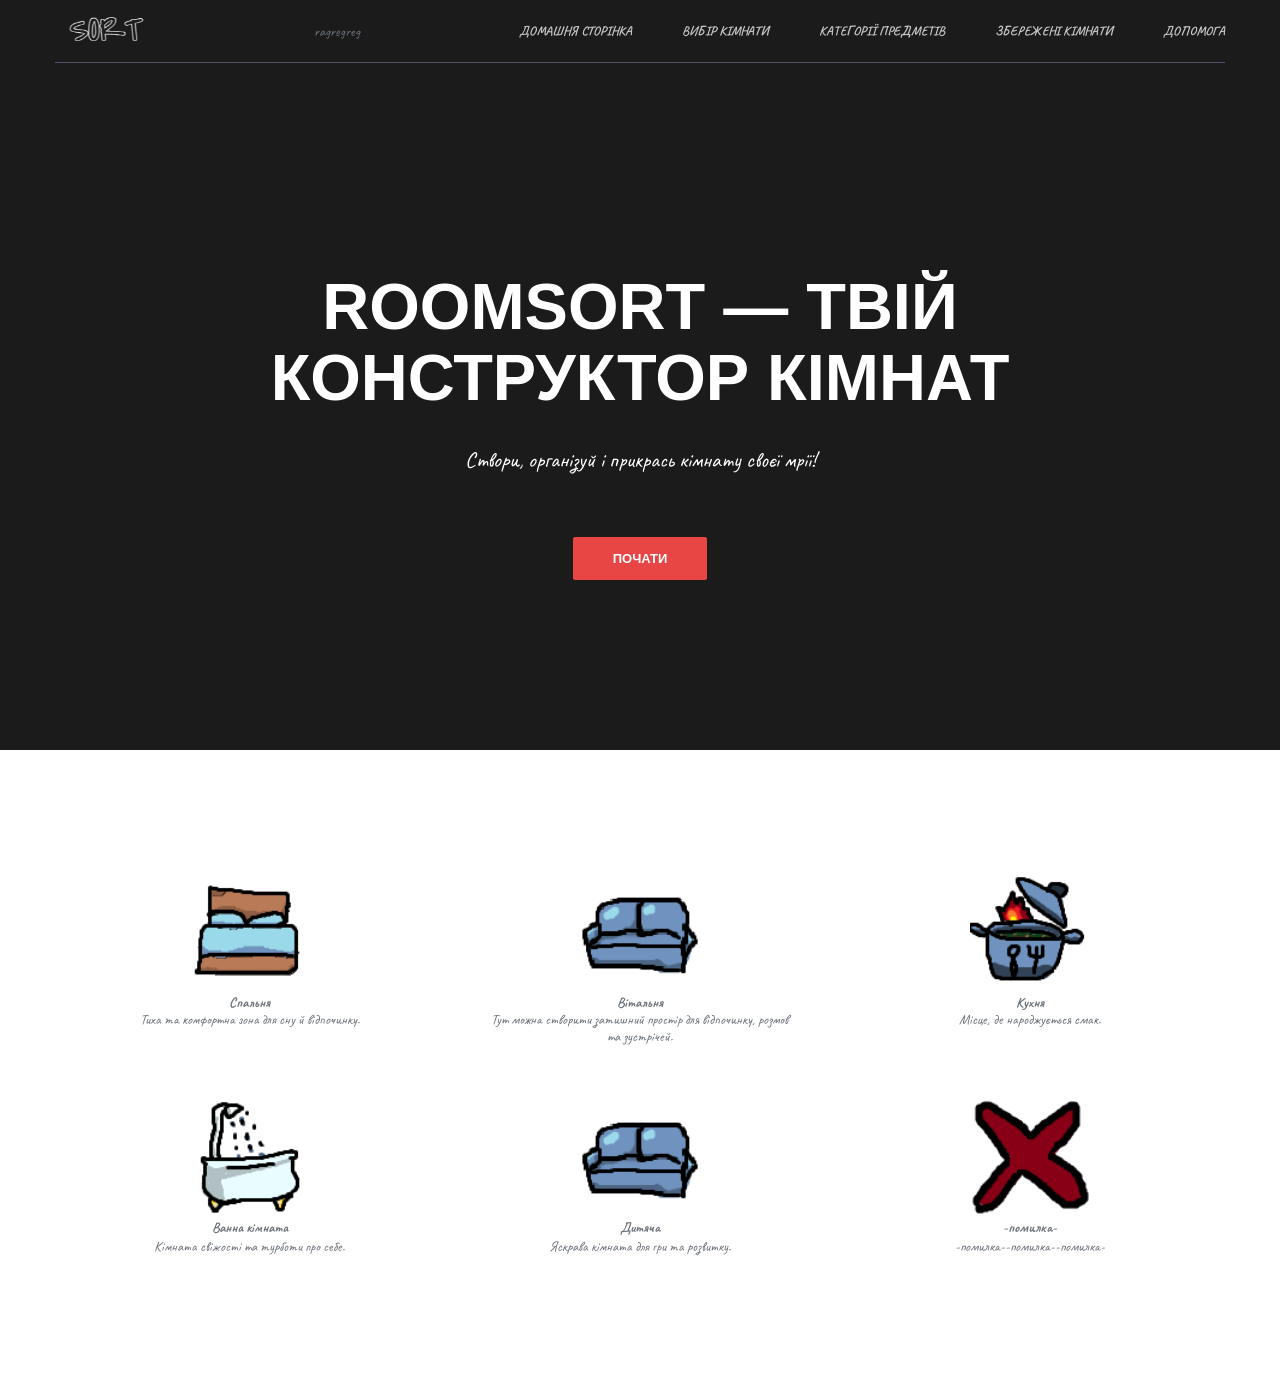
==== index.html @ b7dbc79e "щось написав" ====
<!DOCTYPE html>
<html lang="en">
<head>
    <meta charset="UTF-8">
    <meta name="viewport" content="width=device-width, initial-scale=1.0">
    <title>ArrangeEveryItemInYourRoom</title>
    <link rel="stylesheet" href="css/style.css">
    <script src="js/script.js"></script>

    <link rel="preconnect" href="https://fonts.googleapis.com">
    <link rel="preconnect" href="https://fonts.gstatic.com" crossorigin>
    <link href="https://fonts.googleapis.com/css2?family=Caveat:wght@400..700&display=swap" rel="stylesheet">

</head>
<body>
     <header class="header">
      <div class="container">
         <div class="header__linner">
            <div class="header__logo">
               <img src="images/logo.png" alt="">
            </div>
ragregreg
            <nav class="nav">
               <a class="nav__link" href="#">Домашня сторінка</a>
               <a class="nav__link" href="#">Вибір кімнати</a>
               <a class="nav__link" href="#">Категорії предметів</a>
               <a class="nav__link" href="#">Збережені кімнати</a>
               <a class="nav__link" href="#">Допомога</a>
            </nav>
         </div>
      </div>
   </header>

   <div class="intro">
      <div class="container">
         <div class="intro__linner">
            <h1 class="intro__title">RoomSort — твій конструктор кімнат</h1>
            <h2 class="intro__subtitle">Створи, організуй і прикрась кімнату своєї мрії! </h2>
            <a class="btn btn--red" href="#">Почати</a>
         </div>
      </div>
   </div>

   <div class="container">
      <div class="features">
         <div class="features__item">
            <a><img class="features__icon" src="images/bedroom.png" alt=""></a>
            
            <h4 class="features__title">Спальня</h4>
            <div class="features__text">Тиха та комфортна зона для сну й відпочинку.</div>
         </div>
   
   
   
         <div class="features__item">
   
            <img class="features__icon" src="images/hostroom.png" alt="">
            <h4 class="features__title">Вітальня</h4>
            <div class="features__text">Тут можна створити затишний простір для відпочинку, розмов та зустрічей.
            </div>
         </div>
   
   
         <div class="features__item">
   
            <img class="features__icon" src="images/kitchen.png" alt="">
            <h4 class="features__title">Кухня</h4>
            <div class="features__text">Місце, де народжується смак.
            </div>
         </div>
   
         <div class="features__item">
   
            <img class="features__icon" src="images/bathroom.png" alt="">
            <h4 class="features__title">Ванна кімната</h4>
            <div class="feature__text">Кімната свіжості та турботи про себе.
            </div>
         </div>
   
        <div class="features__item">
            <img class="features__icon" src="images/hostroom.png" alt="" onclick="selectRoom('kids')">
            <h4 class="features__title">Дитяча</h4>
            <div class="feature__text">
                Яскрава кімната для гри та розвитку.
            </div>
        </div>

   
         <div class="features__item">
   
            <img class="features__icon" src="images/NONE.png" alt="">
            <h4 class="features__title">-помилка-</h4>
            <div class="feature__text">-помилка--помилка--помилка-
            </div>
         </div>
      </div>
   </div>




</body>
</html>
---- css/style.css ----
body {

   font-family: "Caveat", cursive;
   font-style: normal;
   margin: 0;

   font-size: 14px;
   color: #6c7279;
   -webkit-font-smoothing: antialiaiaed;
   background-color: #fff;
}



*,
*:before,
*:after {
   box-sizing: border-box;
}

h1, h2, h3, h4, h5, h6 {
   margin: 0;
}

p {
   margin: 0 0 10px;
}

.container {
   width: 100%;
   max-width: 1170px;
   margin: 0 auto;
}

.header {
   width: 100%;
   height: 100px;
   position: absolute;
   top: 0;
   left: 0;
   z-index: 1000;
}

.header__logo img {
    width: 100px;   /* ширина зображення */
    height: auto;   /* висота підлаштується пропорційно */
}


.header__linner {
   display: flex;
   justify-content: space-between;
   align-items: center;
   padding: 15px 0;
   border-bottom: 1px solid #515369;
}

.nav {
   display: flex;
   font-size: 13px;
   font-weight: 700;
   text-transform: uppercase;
}

.nav__link {
   margin-left: 50px;
   color: #fff;
   text-decoration: none;
   opacity: .75;
   transition: opacity .1s linear;
}
.nav__link:first-child {
   margin-left: 0;
}

.nav__link:hover {
   opacity: 1;

}

.intro {
   display: flex;
   flex-direction: column;
   justify-content: center;
   height: 750px;
   padding-top: 100px;
   background: #1b1b1b url(/images/dark-blue-.png) ;
   background-size: cover;
   background-repeat: no-repeat;
   background-position: center;
   
}

.intro__linner {
   width: 100%;
   max-width: 970px;
   margin: 0 auto;
   text-align: center;
}

.intro__title {
   margin: 0 0 30px;
   font-family: 'Open Sans', sans-serif;
   font-size: 65px;
   line-height: 1.1;
   color: #fff;
   font-weight: 700;
   text-transform: uppercase;
   
}

.intro__subtitle {
   margin-bottom: 60px;
   font-size: 22px;
   color: #fff;
   line-height: 1.5;
   font-weight: 400;
}

.btn {
   display: inline-block;
   vertical-align: top;
   padding: 14px 40px;
   border-radius: 2px;
   border: 0;
   cursor: pointer;
   font-family: 'Raleway', sans-serif;
   font-size: 13px;
   color: #fff;
   font-weight: 600;
   text-transform: uppercase;
   text-decoration: none;
   text-align: center;
   transform: background .1s liner;
}

.btn--red {
   background-color: #e84545;
   
}

.btn--red:hover {
   background-color: #dd3434;
}

.btn--long:hover {
   min-width: 280px;
}

.features {
   display: flex;
   flex-wrap: wrap;
   margin: 95px 0;
}



.features__item {
   width: 33.33333%; 
   padding: 0 40px;
   margin: 25px 0;
   text-align: center;
   transition: transform 0.3s; /* плавне збільшення всього блоку, якщо хочеш */
}

.features__icon {
    width: 120px;             /* задай потрібний розмір іконки */
    height: 120px;
    transition: transform 0.3s; /* плавне збільшення картинки */
}

/* ефект при наведенні */
.features__item:hover .features__icon {
    transform: scale(1.5); /* збільшення на 10% */
}

.features_title {
   margin-bottom: 15px;
   font-size: 14px;
   color: #2d3033;
   font-weight: 700;
   text-transform: uppercase;

}

.feature__text {
   font-size: 14px;
   line-height: 1.5;
   color: #6c7279;
}

.works {
   display: flex;
   flex-wrap: wrap;
}

.works__item {
   width: 25%;
   height: 350px;
   border-bottom: 1px solid #fff;
   border-right: 1px solid #fff;
   position: relative;
   overflow: hidden;
}

.works__item:hover 
.works__content {
   opacity: 1;
}

.works__photo {
   position: absolute;
   top: 50%;
   left: 50%;
   z-index: 1;

   width: 100%;
      height: 100%;object-fit: cover;
   /* Масштабує фото, щоб заповнити весь блок */
        
   z-index: 1;
   transform: translate3d(-50%, -50%, 0);
}

.works__content {
   display: flex;
   flex-direction: column;
   justify-content: center;
   width: 100%;
   height: 100%;
   background-color: rgb(232, 69, 69);
   text-align: center;
   position: absolute;
   top: 0;
   left: 0;
   z-index: 2;
   opacity: 0;
   transition: opacity .2s linear;
}

.works__title {
   margin-bottom: 5px;
   font-size: 14px;
   color: #fff;
   font-weight: 700;
   text-transform: uppercase;
}

.works__text {
   font-size: 14px;
   color: #fff;
}
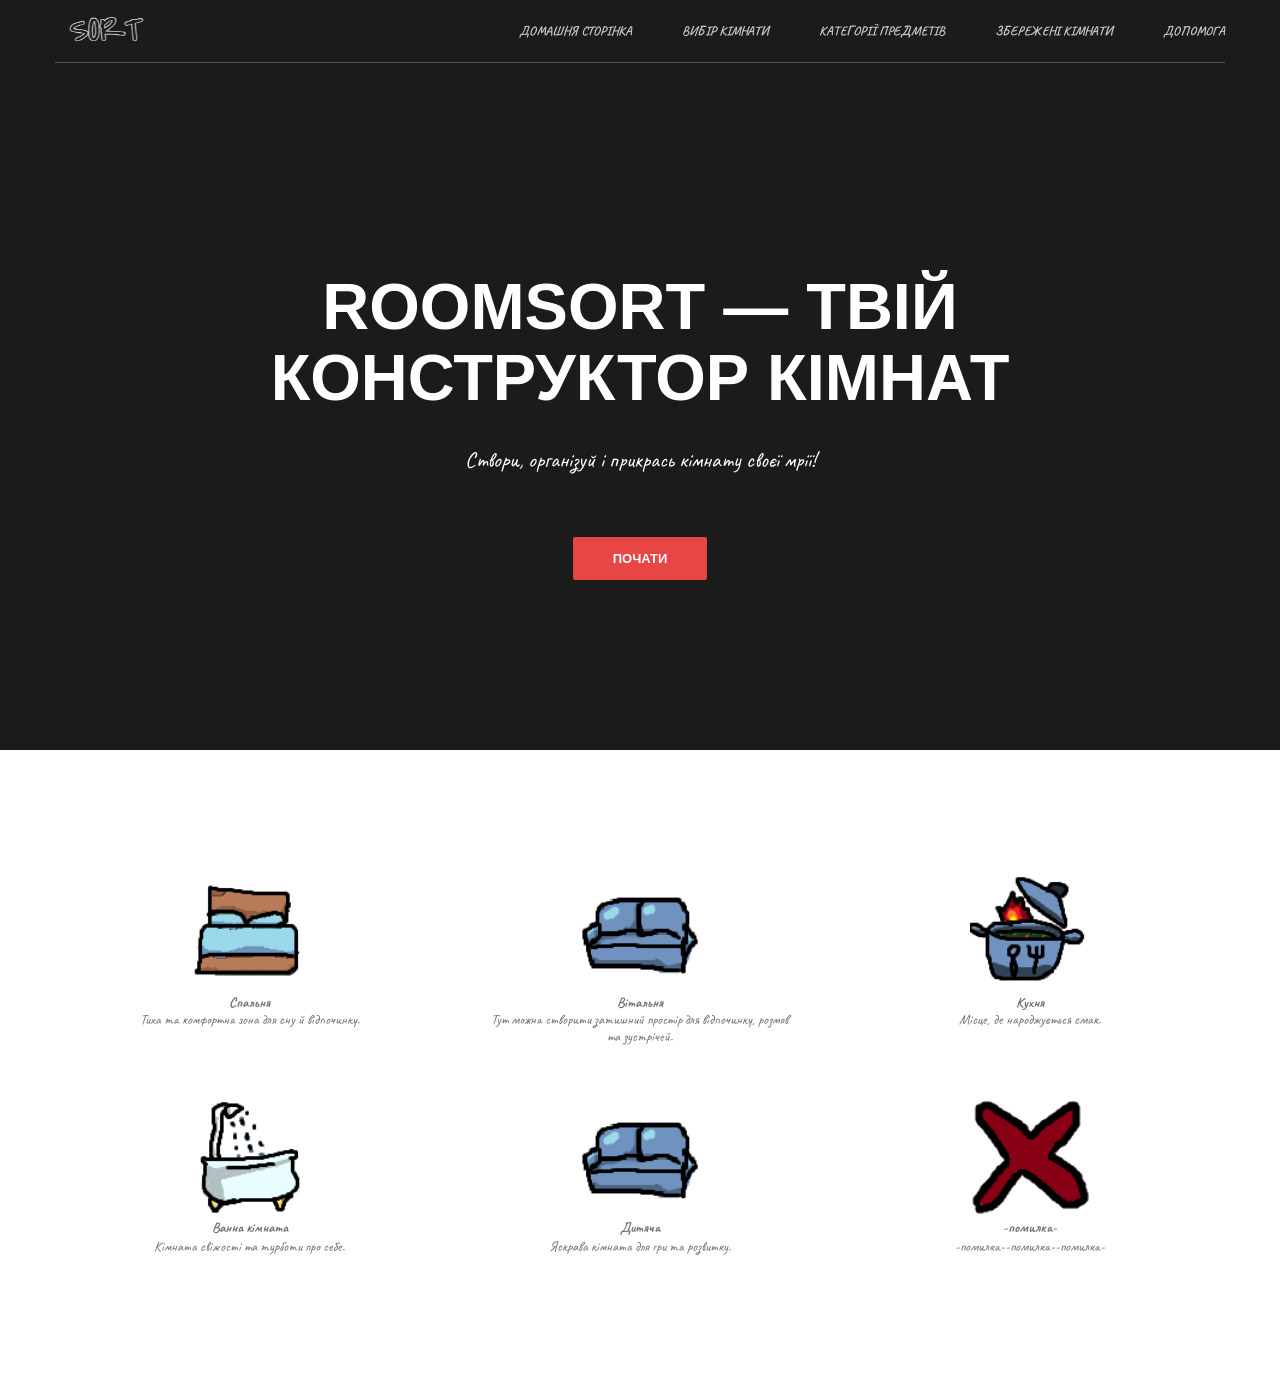
==== commit c3cb8ba1: "added a "help" and "kitchen" button" ====
--- a/index.html
+++ b/index.html
@@ -19,13 +19,13 @@
             <div class="header__logo">
                <img src="images/logo.png" alt="">
             </div>
-ragregreg
+
             <nav class="nav">
                <a class="nav__link" href="#">Домашня сторінка</a>
                <a class="nav__link" href="#">Вибір кімнати</a>
                <a class="nav__link" href="#">Категорії предметів</a>
                <a class="nav__link" href="#">Збережені кімнати</a>
-               <a class="nav__link" href="#">Допомога</a>
+               <a class="nav__link" onclick="showPopup()" href="#">Допомога</a>
             </nav>
          </div>
       </div>
@@ -61,14 +61,20 @@
          </div>
    
    
-         <div class="features__item">
+         <div class="features__item" onclick="openPopup('kitchen')">
    
             <img class="features__icon" src="images/kitchen.png" alt="">
             <h4 class="features__title">Кухня</h4>
             <div class="features__text">Місце, де народжується смак.
             </div>
          </div>
-   
+            <div class="overlay" id="popup-kitchen">
+               <div class="container">
+                  <h3>Кухня</h3>
+                  <p>Місце, де народжується смак 🍲</p>
+                  <button onclick="closePopup('kitchen')">Закрити</button>
+               </div>
+            </div>
          <div class="features__item">
    
             <img class="features__icon" src="images/bathroom.png" alt="">
--- a/css/style.css
+++ b/css/style.css
@@ -153,7 +153,15 @@
    margin: 95px 0;
 }
 
-
+.overlay {
+  display: none;
+  position: fixed;
+  top: 0; left: 0;
+  width: 100%; height: 100%;
+  background: rgba(0, 0, 0, 0.6);
+  z-index: 10;
+  overflow-y: auto; /* дозволяє прокручувати, якщо вікно довге */
+}
 
 .features__item {
    width: 33.33333%; 
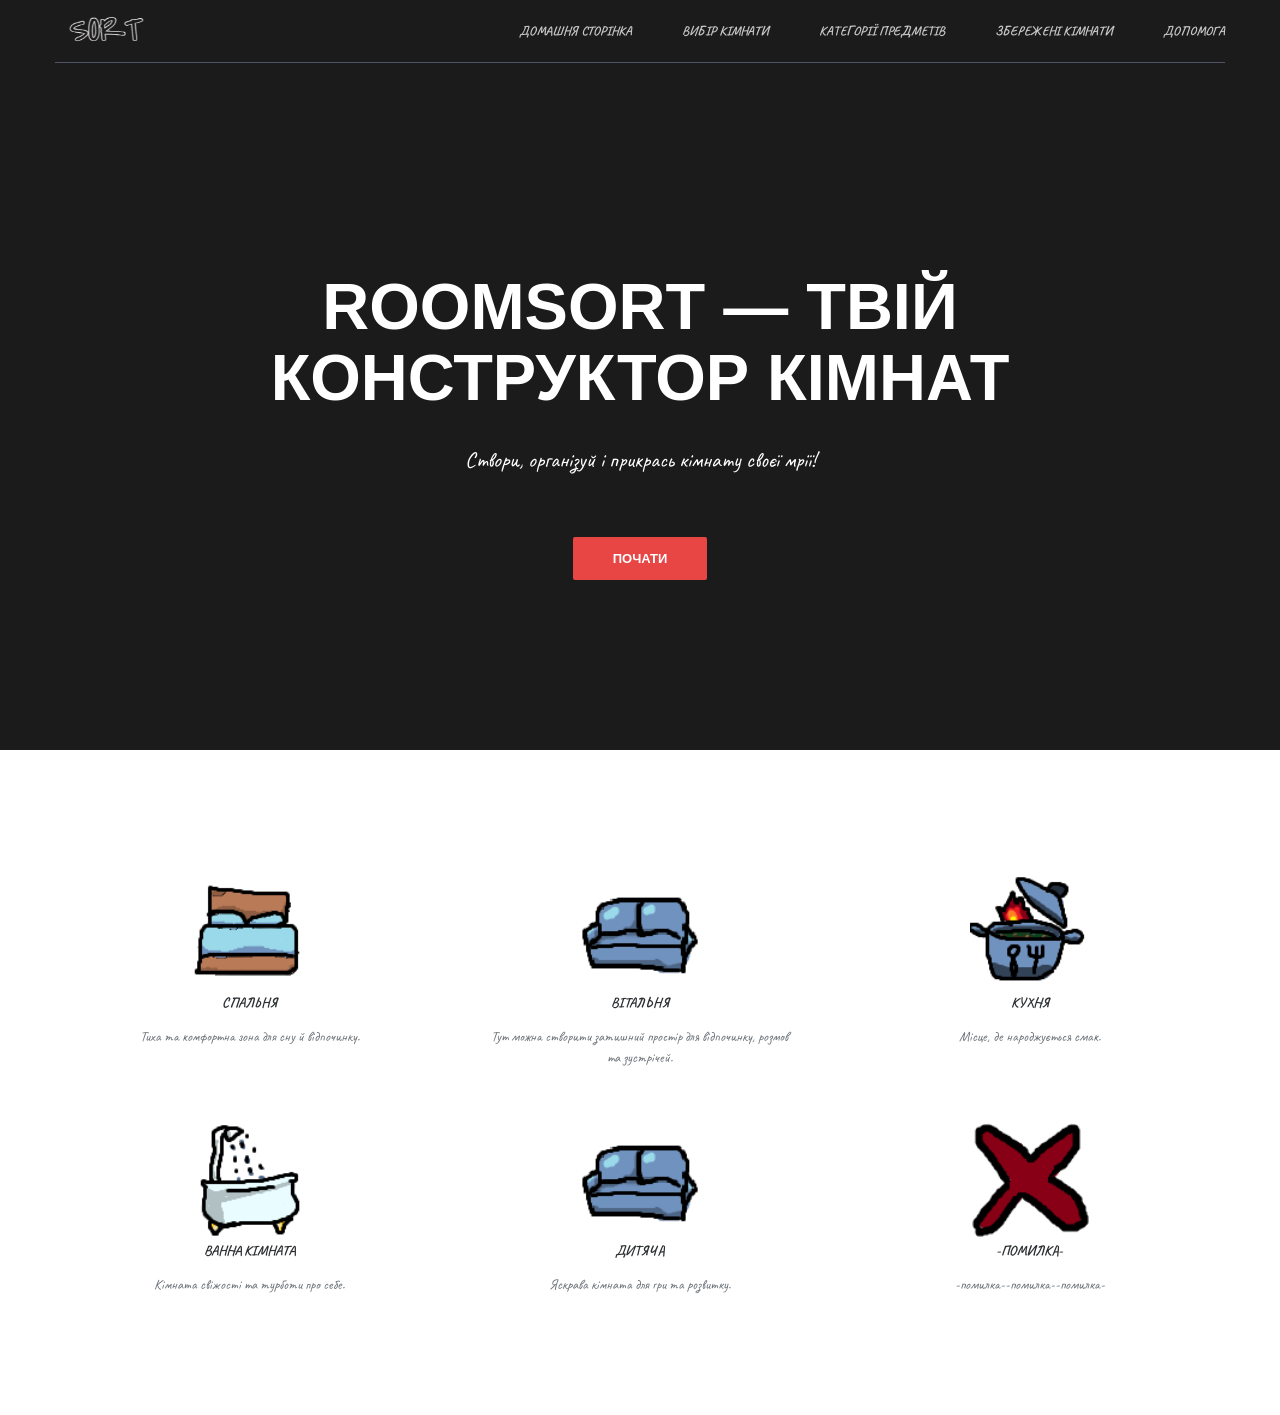
==== commit 2c2107a2: "додав адаптивність" ====
--- a/index.html
+++ b/index.html
@@ -1,11 +1,10 @@
 <!DOCTYPE html>
-<html lang="en">
+<html lang="uk">
 <head>
     <meta charset="UTF-8">
     <meta name="viewport" content="width=device-width, initial-scale=1.0">
-    <title>ArrangeEveryItemInYourRoom</title>
+    <title>RoomSort — твій конструктор кімнат</title>
     <link rel="stylesheet" href="css/style.css">
-    <script src="js/script.js"></script>
 
     <link rel="preconnect" href="https://fonts.googleapis.com">
     <link rel="preconnect" href="https://fonts.gstatic.com" crossorigin>
@@ -13,97 +12,80 @@
 
 </head>
 <body>
-     <header class="header">
-      <div class="container">
-         <div class="header__linner">
-            <div class="header__logo">
-               <img src="images/logo.png" alt="">
+    <header class="header">
+        <div class="container">
+            <div class="header__linner">
+                <div class="header__logo">
+                    <img src="images/logo.png" alt="RoomSort Logo">
+                </div>
+
+                <div class="burger" id="burger">
+                    <span class="burger__line"></span>
+                    <span class="burger__line"></span>
+                    <span class="burger__line"></span>
+                </div>
+
+                <nav class="nav" id="nav">
+                    <a class="nav__link" href="#">Домашня сторінка</a>
+                    <a class="nav__link" href="#">Вибір кімнати</a>
+                    <a class="nav__link" href="#">Категорії предметів</a>
+                    <a class="nav__link" href="#">Збережені кімнати</a>
+                    <a class="nav__link" href="#">Допомога</a>
+                </nav>
+            </div>
+        </div>
+    </header>
+
+    <div class="intro">
+        <div class="container">
+            <div class="intro__linner">
+                <h1 class="intro__title">RoomSort — твій конструктор кімнат</h1>
+                <h2 class="intro__subtitle">Створи, організуй і прикрась кімнату своєї мрії!</h2>
+                <a class="btn btn--red" href="#">Почати</a>
+            </div>
+        </div>
+    </div>
+
+    <div class="container">
+        <div class="features">
+            <div class="features__item">
+                <img class="features__icon" src="images/bedroom.png" alt="Спальня">
+                <h4 class="features__title">Спальня</h4>
+                <div class="features__text">Тиха та комфортна зона для сну й відпочинку.</div>
             </div>
 
-            <nav class="nav">
-               <a class="nav__link" href="#">Домашня сторінка</a>
-               <a class="nav__link" href="#">Вибір кімнати</a>
-               <a class="nav__link" href="#">Категорії предметів</a>
-               <a class="nav__link" href="#">Збережені кімнати</a>
-               <a class="nav__link" onclick="showPopup()" href="#">Допомога</a>
-            </nav>
-         </div>
-      </div>
-   </header>
+            <div class="features__item">
+                <img class="features__icon" src="images/hostroom.png" alt="Вітальня">
+                <h4 class="features__title">Вітальня</h4>
+                <div class="features__text">Тут можна створити затишний простір для відпочинку, розмов та зустрічей.</div>
+            </div>
 
-   <div class="intro">
-      <div class="container">
-         <div class="intro__linner">
-            <h1 class="intro__title">RoomSort — твій конструктор кімнат</h1>
-            <h2 class="intro__subtitle">Створи, організуй і прикрась кімнату своєї мрії! </h2>
-            <a class="btn btn--red" href="#">Почати</a>
-         </div>
-      </div>
-   </div>
+            <div class="features__item">
+                <img class="features__icon" src="images/kitchen.png" alt="Кухня">
+                <h4 class="features__title">Кухня</h4>
+                <div class="features__text">Місце, де народжується смак.</div>
+            </div>
 
-   <div class="container">
-      <div class="features">
-         <div class="features__item">
-            <a><img class="features__icon" src="images/bedroom.png" alt=""></a>
-            
-            <h4 class="features__title">Спальня</h4>
-            <div class="features__text">Тиха та комфортна зона для сну й відпочинку.</div>
-         </div>
-   
-   
-   
-         <div class="features__item">
-   
-            <img class="features__icon" src="images/hostroom.png" alt="">
-            <h4 class="features__title">Вітальня</h4>
-            <div class="features__text">Тут можна створити затишний простір для відпочинку, розмов та зустрічей.
+            <div class="features__item">
+                <img class="features__icon" src="images/bathroom.png" alt="Ванна кімната">
+                <h4 class="features__title">Ванна кімната</h4>
+                <div class="features__text">Кімната свіжості та турботи про себе.</div>
             </div>
-         </div>
-   
-   
-         <div class="features__item" onclick="openPopup('kitchen')">
-   
-            <img class="features__icon" src="images/kitchen.png" alt="">
-            <h4 class="features__title">Кухня</h4>
-            <div class="features__text">Місце, де народжується смак.
+
+            <div class="features__item">
+                <img class="features__icon" src="images/hostroom.png" alt="Дитяча" onclick="selectRoom('kids')">
+                <h4 class="features__title">Дитяча</h4>
+                <div class="features__text">Яскрава кімната для гри та розвитку.</div>
             </div>
-         </div>
-            <div class="overlay" id="popup-kitchen">
-               <div class="container">
-                  <h3>Кухня</h3>
-                  <p>Місце, де народжується смак 🍲</p>
-                  <button onclick="closePopup('kitchen')">Закрити</button>
-               </div>
-            </div>
-         <div class="features__item">
-   
-            <img class="features__icon" src="images/bathroom.png" alt="">
-            <h4 class="features__title">Ванна кімната</h4>
-            <div class="feature__text">Кімната свіжості та турботи про себе.
-            </div>
-         </div>
-   
-        <div class="features__item">
-            <img class="features__icon" src="images/hostroom.png" alt="" onclick="selectRoom('kids')">
-            <h4 class="features__title">Дитяча</h4>
-            <div class="feature__text">
-                Яскрава кімната для гри та розвитку.
+
+            <div class="features__item">
+                <img class="features__icon" src="images/NONE.png" alt="Помилка">
+                <h4 class="features__title">-помилка-</h4>
+                <div class="features__text">-помилка--помилка--помилка-</div>
             </div>
         </div>
+    </div>
 
-   
-         <div class="features__item">
-   
-            <img class="features__icon" src="images/NONE.png" alt="">
-            <h4 class="features__title">-помилка-</h4>
-            <div class="feature__text">-помилка--помилка--помилка-
-            </div>
-         </div>
-      </div>
-   </div>
-
-
-
-
+    <script src="js/script.js"></script>
 </body>
 </html>
--- a/css/style.css
+++ b/css/style.css
@@ -1,16 +1,16 @@
 body {
-
    font-family: "Caveat", cursive;
    font-style: normal;
    margin: 0;
-
    font-size: 14px;
    color: #6c7279;
-   -webkit-font-smoothing: antialiaiaed;
+   -webkit-font-smoothing: antialiased;
    background-color: #fff;
 }
 
-
+body.no-scroll {
+   overflow: hidden;
+}
 
 *,
 *:before,
@@ -42,10 +42,9 @@
 }
 
 .header__logo img {
-    width: 100px;   /* ширина зображення */
-    height: auto;   /* висота підлаштується пропорційно */
-}
-
+   width: 100px;
+   height: auto;
+}
 
 .header__linner {
    display: flex;
@@ -69,13 +68,41 @@
    opacity: .75;
    transition: opacity .1s linear;
 }
+
 .nav__link:first-child {
    margin-left: 0;
 }
 
 .nav__link:hover {
    opacity: 1;
-
+}
+
+/* Burger Menu */
+.burger {
+   display: none;
+   flex-direction: column;
+   cursor: pointer;
+   padding: 10px;
+}
+
+.burger__line {
+   width: 30px;
+   height: 3px;
+   background-color: #fff;
+   margin: 3px 0;
+   transition: all 0.3s ease;
+}
+
+.burger.active .burger__line:nth-child(1) {
+   transform: rotate(45deg) translate(8px, 8px);
+}
+
+.burger.active .burger__line:nth-child(2) {
+   opacity: 0;
+}
+
+.burger.active .burger__line:nth-child(3) {
+   transform: rotate(-45deg) translate(7px, -7px);
 }
 
 .intro {
@@ -84,11 +111,10 @@
    justify-content: center;
    height: 750px;
    padding-top: 100px;
-   background: #1b1b1b url(/images/dark-blue-.png) ;
+   background: #1b1b1b url(/images/dark-blue-.png);
    background-size: cover;
    background-repeat: no-repeat;
    background-position: center;
-   
 }
 
 .intro__linner {
@@ -106,7 +132,6 @@
    color: #fff;
    font-weight: 700;
    text-transform: uppercase;
-   
 }
 
 .intro__subtitle {
@@ -131,19 +156,18 @@
    text-transform: uppercase;
    text-decoration: none;
    text-align: center;
-   transform: background .1s liner;
+   transition: background .1s linear;
 }
 
 .btn--red {
    background-color: #e84545;
-   
 }
 
 .btn--red:hover {
    background-color: #dd3434;
 }
 
-.btn--long:hover {
+.btn--long {
    min-width: 280px;
 }
 
@@ -153,44 +177,33 @@
    margin: 95px 0;
 }
 
-.overlay {
-  display: none;
-  position: fixed;
-  top: 0; left: 0;
-  width: 100%; height: 100%;
-  background: rgba(0, 0, 0, 0.6);
-  z-index: 10;
-  overflow-y: auto; /* дозволяє прокручувати, якщо вікно довге */
-}
-
 .features__item {
-   width: 33.33333%; 
+   width: 33.33333%;
    padding: 0 40px;
    margin: 25px 0;
    text-align: center;
-   transition: transform 0.3s; /* плавне збільшення всього блоку, якщо хочеш */
+   transition: transform 0.3s;
 }
 
 .features__icon {
-    width: 120px;             /* задай потрібний розмір іконки */
-    height: 120px;
-    transition: transform 0.3s; /* плавне збільшення картинки */
-}
-
-/* ефект при наведенні */
+   width: 120px;
+   height: 120px;
+   transition: transform 0.3s;
+}
+
 .features__item:hover .features__icon {
-    transform: scale(1.5); /* збільшення на 10% */
-}
-
-.features_title {
+   transform: scale(1.5);
+}
+
+.features__title {
    margin-bottom: 15px;
    font-size: 14px;
    color: #2d3033;
    font-weight: 700;
    text-transform: uppercase;
-
-}
-
+}
+
+.features__text,
 .feature__text {
    font-size: 14px;
    line-height: 1.5;
@@ -211,8 +224,7 @@
    overflow: hidden;
 }
 
-.works__item:hover 
-.works__content {
+.works__item:hover .works__content {
    opacity: 1;
 }
 
@@ -221,12 +233,9 @@
    top: 50%;
    left: 50%;
    z-index: 1;
-
    width: 100%;
-      height: 100%;object-fit: cover;
-   /* Масштабує фото, щоб заповнити весь блок */
-        
-   z-index: 1;
+   height: 100%;
+   object-fit: cover;
    transform: translate3d(-50%, -50%, 0);
 }
 
@@ -259,6 +268,218 @@
    color: #fff;
 }
 
-
-
-
+/* ===== АДАПТИВНІСТЬ ===== */
+
+/* Tablet (768px - 1024px) */
+@media (max-width: 1024px) {
+   .container {
+      padding: 0 15px;
+   }
+
+   .nav__link {
+      margin-left: 30px;
+      font-size: 12px;
+   }
+
+   .intro {
+      height: 600px;
+   }
+
+   .intro__title {
+      font-size: 50px;
+   }
+
+   .intro__subtitle {
+      font-size: 20px;
+      margin-bottom: 40px;
+   }
+
+   .features {
+      margin: 60px 0;
+   }
+
+   .features__item {
+      width: 50%;
+      padding: 0 30px;
+   }
+
+   .works__item {
+      width: 50%;
+      height: 300px;
+   }
+}
+
+/* Mobile (до 768px) */
+@media (max-width: 768px) {
+   .header {
+      height: auto;
+      position: fixed;
+      background-color: #1b1b1b;
+   }
+
+   .header__linner {
+      flex-direction: row;
+      padding: 15px 0;
+   }
+
+   .header__logo img {
+      width: 80px;
+   }
+
+   .burger {
+      display: flex;
+   }
+
+   .nav {
+      position: fixed;
+      top: 70px;
+      left: -100%;
+      width: 100%;
+      height: calc(100vh - 70px);
+      background-color: #1b1b1b;
+      flex-direction: column;
+      justify-content: flex-start;
+      padding-top: 30px;
+      transition: left 0.3s ease;
+      z-index: 999;
+   }
+
+   .nav.active {
+      left: 0;
+   }
+
+   .nav__link {
+      margin-left: 0;
+      display: block;
+      padding: 15px 30px;
+      font-size: 16px;
+      border-bottom: 1px solid #515369;
+   }
+
+   .intro {
+      height: 500px;
+      padding-top: 120px;
+   }
+
+   .intro__linner {
+      padding: 0 20px;
+   }
+
+   .intro__title {
+      font-size: 36px;
+      margin-bottom: 20px;
+   }
+
+   .intro__subtitle {
+      font-size: 18px;
+      margin-bottom: 30px;
+   }
+
+   .btn {
+      padding: 12px 30px;
+      font-size: 12px;
+   }
+
+   .features {
+      margin: 40px 0;
+   }
+
+   .features__item {
+      width: 100%;
+      padding: 0 20px;
+      margin: 20px 0;
+   }
+
+   .features__icon {
+      width: 100px;
+      height: 100px;
+   }
+
+   .features__item:hover .features__icon {
+      transform: scale(1.2);
+   }
+
+   .works__item {
+      width: 100%;
+      height: 250px;
+   }
+}
+
+/* Small Mobile (до 480px) */
+@media (max-width: 480px) {
+   .container {
+      padding: 0 10px;
+   }
+
+   .header__logo img {
+      width: 70px;
+   }
+
+   .intro {
+      height: 450px;
+   }
+
+   .intro__title {
+      font-size: 28px;
+      margin-bottom: 15px;
+   }
+
+   .intro__subtitle {
+      font-size: 16px;
+      margin-bottom: 25px;
+   }
+
+   .btn {
+      padding: 10px 25px;
+      font-size: 11px;
+   }
+
+   .features {
+      margin: 30px 0;
+   }
+
+   .features__item {
+      padding: 0 15px;
+      margin: 15px 0;
+   }
+
+   .features__icon {
+      width: 80px;
+      height: 80px;
+   }
+
+   .features__title {
+      font-size: 13px;
+   }
+
+   .features__text,
+   .feature__text {
+      font-size: 13px;
+   }
+
+   .works__item {
+      height: 200px;
+   }
+}
+
+/* Landscape для мобільних */
+@media (max-height: 500px) and (orientation: landscape) {
+   .intro {
+      height: 400px;
+      padding-top: 40px;
+   }
+
+   .intro__title {
+      font-size: 32px;
+      margin-bottom: 15px;
+   }
+
+   .intro__subtitle {
+      font-size: 16px;
+      margin-bottom: 20px;
+   }
+
+   .btn {
+      padding: 10px 30px;
+   }
+}
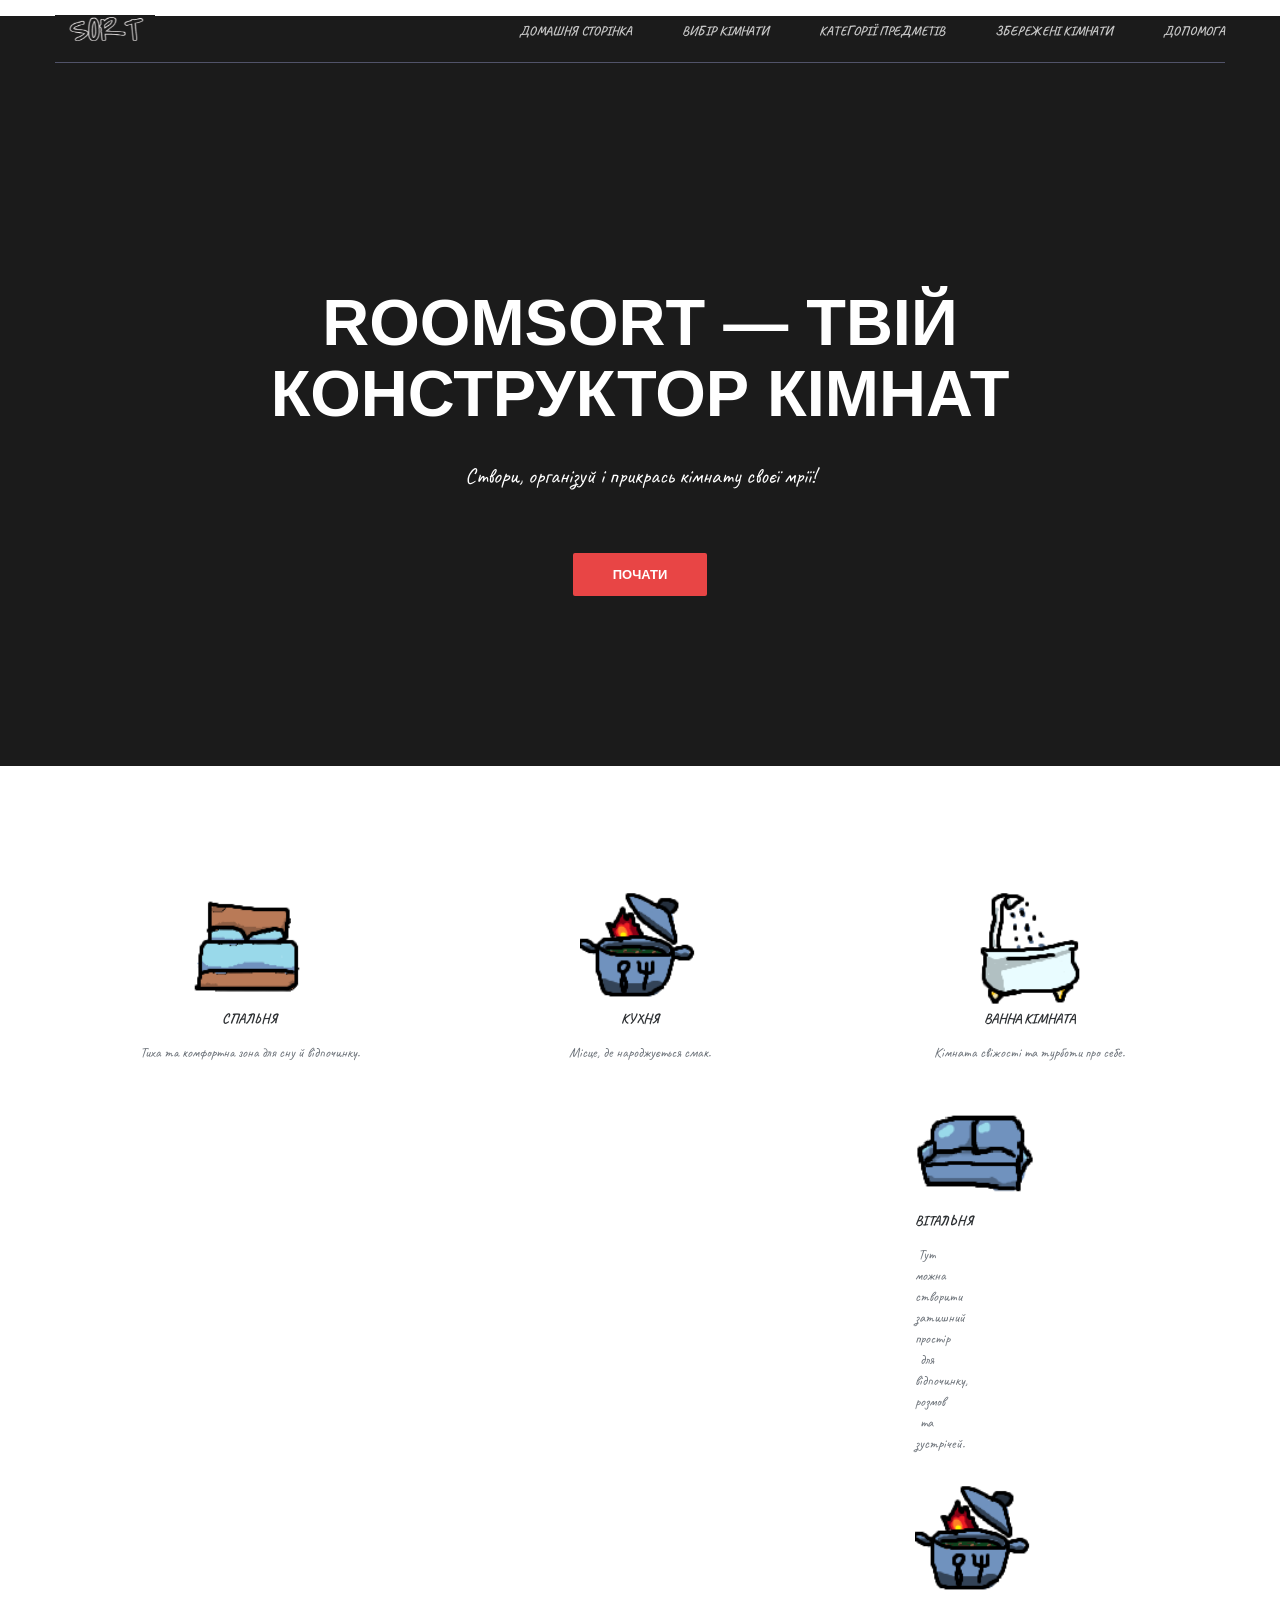
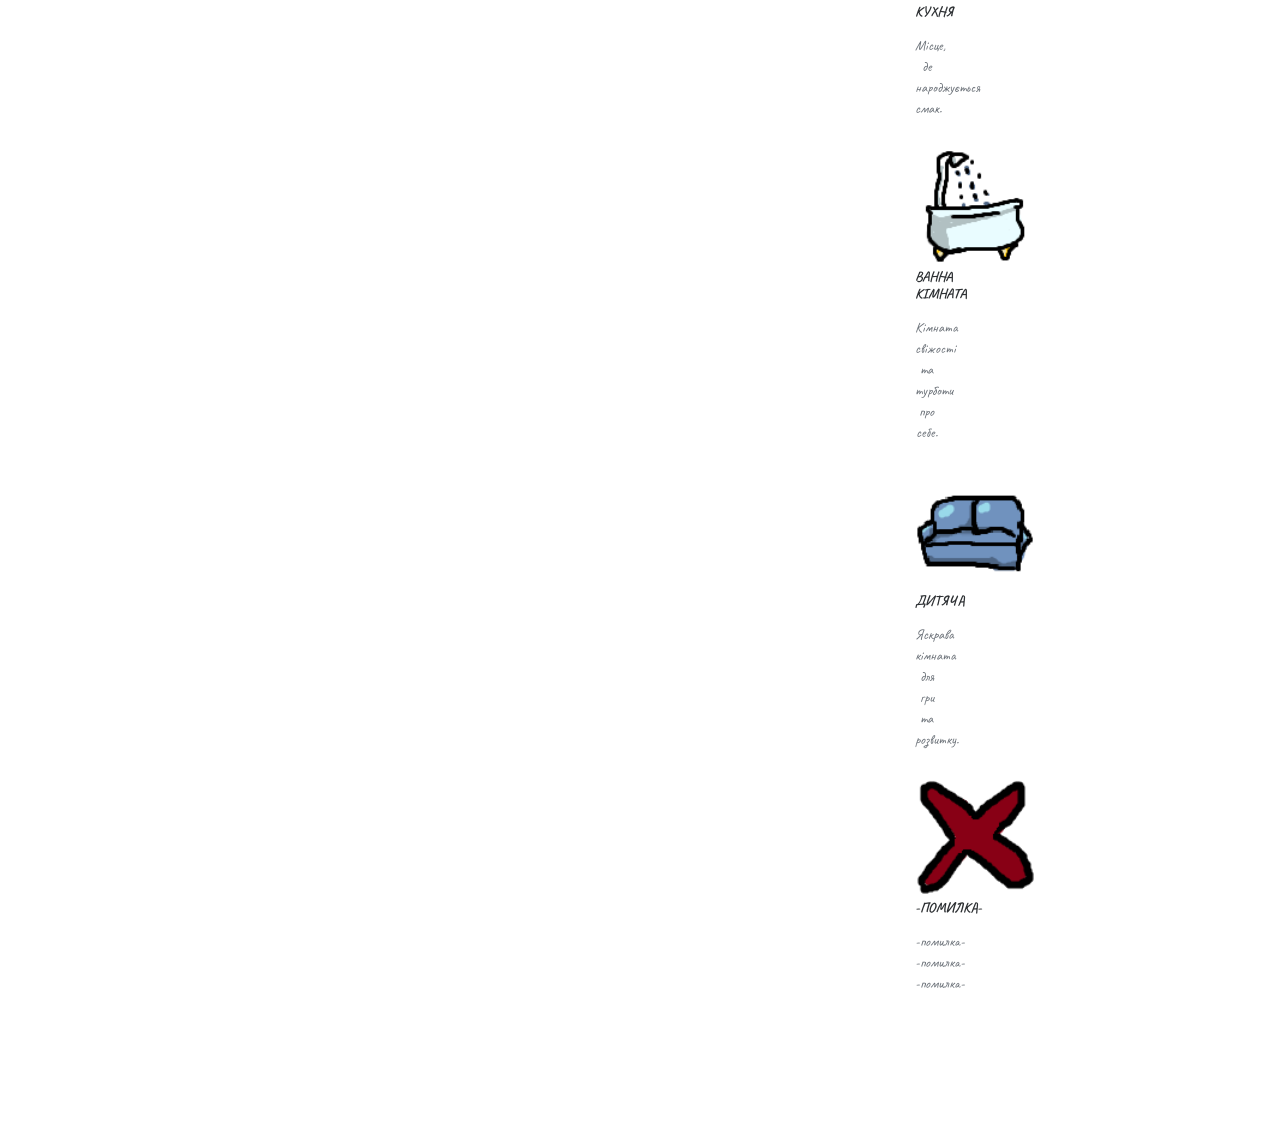
==== commit 29b63e87: "Merge branch 'main' into main" ====
--- a/index.html
+++ b/index.html
@@ -24,6 +24,16 @@
                     <span class="burger__line"></span>
                     <span class="burger__line"></span>
                 </div>
+            <nav class="nav">
+               <a class="nav__link" href="#">Домашня сторінка</a>
+               <a class="nav__link" href="#">Вибір кімнати</a>
+               <a class="nav__link" href="#">Категорії предметів</a>
+               <a class="nav__link" href="#">Збережені кімнати</a>
+               <a class="nav__link" onclick="showPopup()" href="#">Допомога</a>
+            </nav>
+         </div>
+      </div>
+   </header>
 
                 <nav class="nav" id="nav">
                     <a class="nav__link" href="#">Домашня сторінка</a>
@@ -52,6 +62,28 @@
                 <img class="features__icon" src="images/bedroom.png" alt="Спальня">
                 <h4 class="features__title">Спальня</h4>
                 <div class="features__text">Тиха та комфортна зона для сну й відпочинку.</div>
+         </div>
+   
+   
+         <div class="features__item" onclick="openPopup('kitchen')">
+   
+            <img class="features__icon" src="images/kitchen.png" alt="">
+            <h4 class="features__title">Кухня</h4>
+            <div class="features__text">Місце, де народжується смак.
+            </div>
+         </div>
+            <div class="overlay" id="popup-kitchen">
+               <div class="container">
+                  <h3>Кухня</h3>
+                  <p>Місце, де народжується смак 🍲</p>
+                  <button onclick="closePopup('kitchen')">Закрити</button>
+               </div>
+            </div>
+         <div class="features__item">
+   
+            <img class="features__icon" src="images/bathroom.png" alt="">
+            <h4 class="features__title">Ванна кімната</h4>
+            <div class="feature__text">Кімната свіжості та турботи про себе.
             </div>
 
             <div class="features__item">
--- a/css/style.css
+++ b/css/style.css
@@ -175,6 +175,16 @@
    display: flex;
    flex-wrap: wrap;
    margin: 95px 0;
+}
+
+.overlay {
+  display: none;
+  position: fixed;
+  top: 0; left: 0;
+  width: 100%; height: 100%;
+  background: rgba(0, 0, 0, 0.6);
+  z-index: 10;
+  overflow-y: auto; /* дозволяє прокручувати, якщо вікно довге */
 }
 
 .features__item {
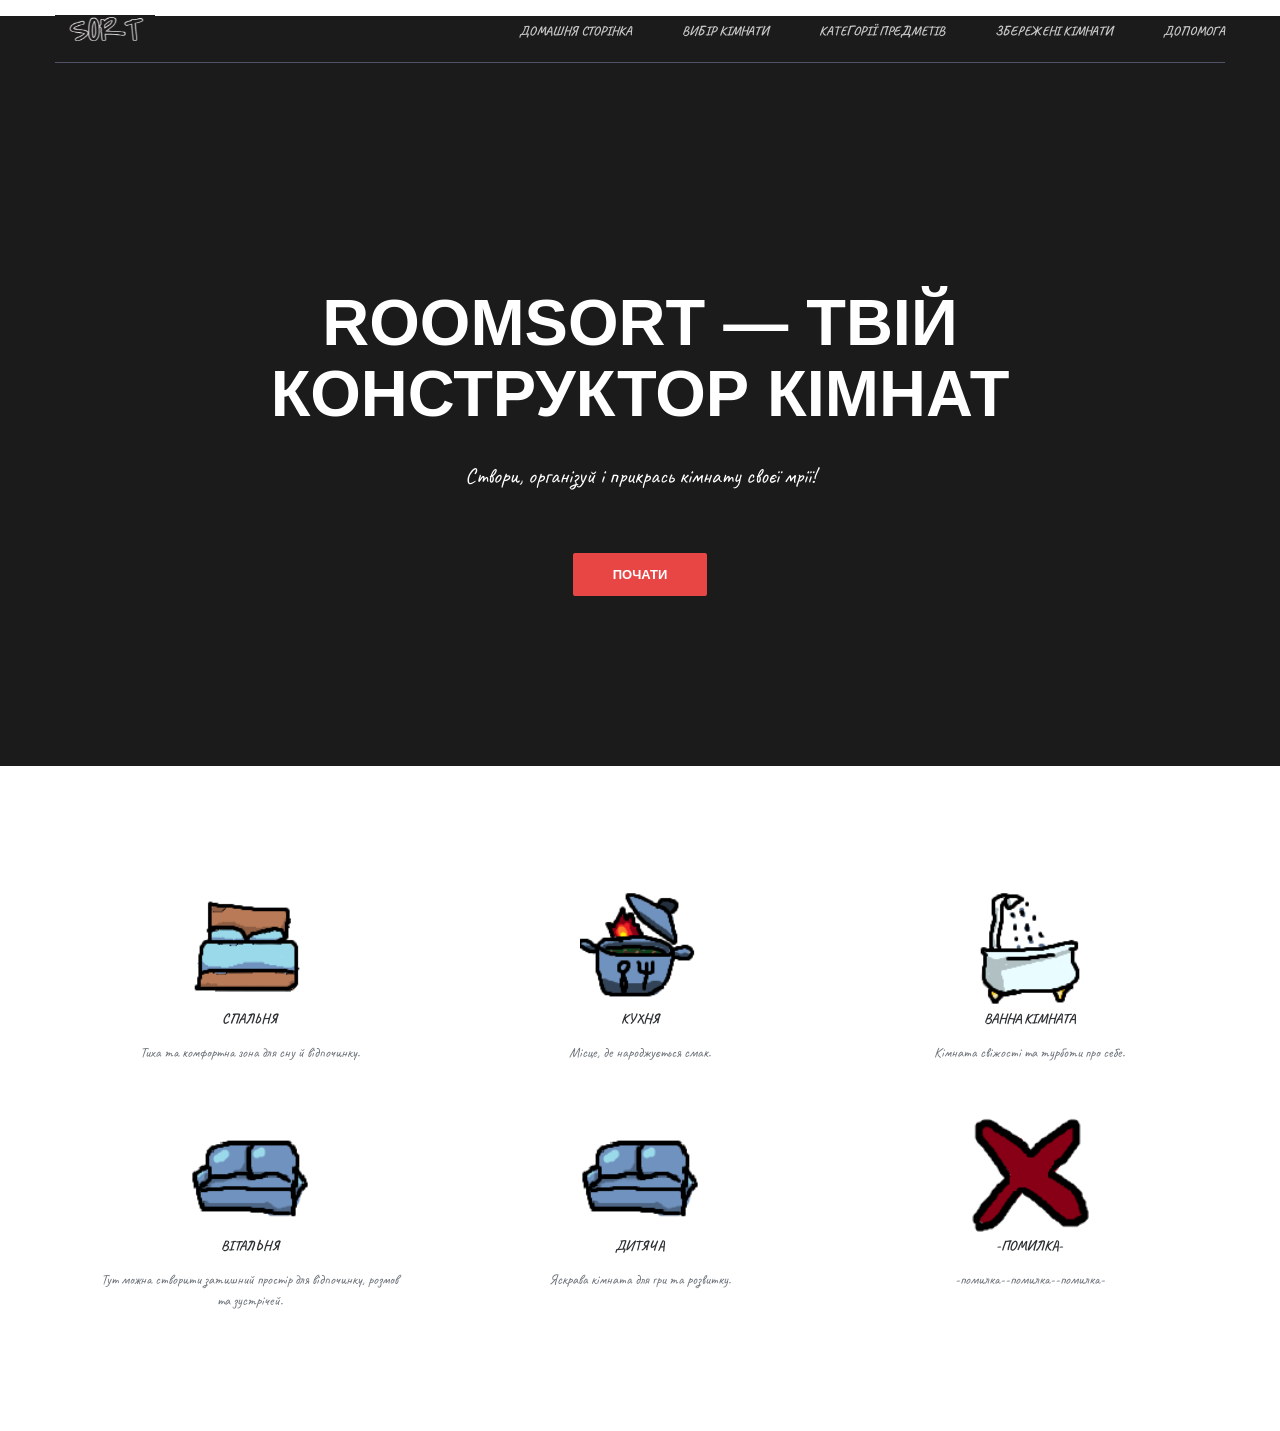
==== commit 6aaa9aba: "1" ====
--- a/index.html
+++ b/index.html
@@ -64,7 +64,13 @@
                 <div class="features__text">Тиха та комфортна зона для сну й відпочинку.</div>
          </div>
    
-   
+               <div class="overlay" id="popup-kitchen">
+               <div class="container">
+                  <h3>Кухня</h3>
+                  <p>Місце, де народжується смак 🍲</p>
+                  <button onclick="closePopup('kitchen')">Закрити</button>
+               </div>
+            </div>
          <div class="features__item" onclick="openPopup('kitchen')">
    
             <img class="features__icon" src="images/kitchen.png" alt="">
@@ -72,18 +78,12 @@
             <div class="features__text">Місце, де народжується смак.
             </div>
          </div>
-            <div class="overlay" id="popup-kitchen">
-               <div class="container">
-                  <h3>Кухня</h3>
-                  <p>Місце, де народжується смак 🍲</p>
-                  <button onclick="closePopup('kitchen')">Закрити</button>
-               </div>
-            </div>
+
          <div class="features__item">
    
             <img class="features__icon" src="images/bathroom.png" alt="">
-            <h4 class="features__title">Ванна кімната</h4>
-            <div class="feature__text">Кімната свіжості та турботи про себе.
+                <h4 class="features__title">Ванна кімната</h4>
+                <div class="feature__text">Кімната свіжості та турботи про себе.</div>
             </div>
 
             <div class="features__item">
@@ -92,17 +92,6 @@
                 <div class="features__text">Тут можна створити затишний простір для відпочинку, розмов та зустрічей.</div>
             </div>
 
-            <div class="features__item">
-                <img class="features__icon" src="images/kitchen.png" alt="Кухня">
-                <h4 class="features__title">Кухня</h4>
-                <div class="features__text">Місце, де народжується смак.</div>
-            </div>
-
-            <div class="features__item">
-                <img class="features__icon" src="images/bathroom.png" alt="Ванна кімната">
-                <h4 class="features__title">Ванна кімната</h4>
-                <div class="features__text">Кімната свіжості та турботи про себе.</div>
-            </div>
 
             <div class="features__item">
                 <img class="features__icon" src="images/hostroom.png" alt="Дитяча" onclick="selectRoom('kids')">
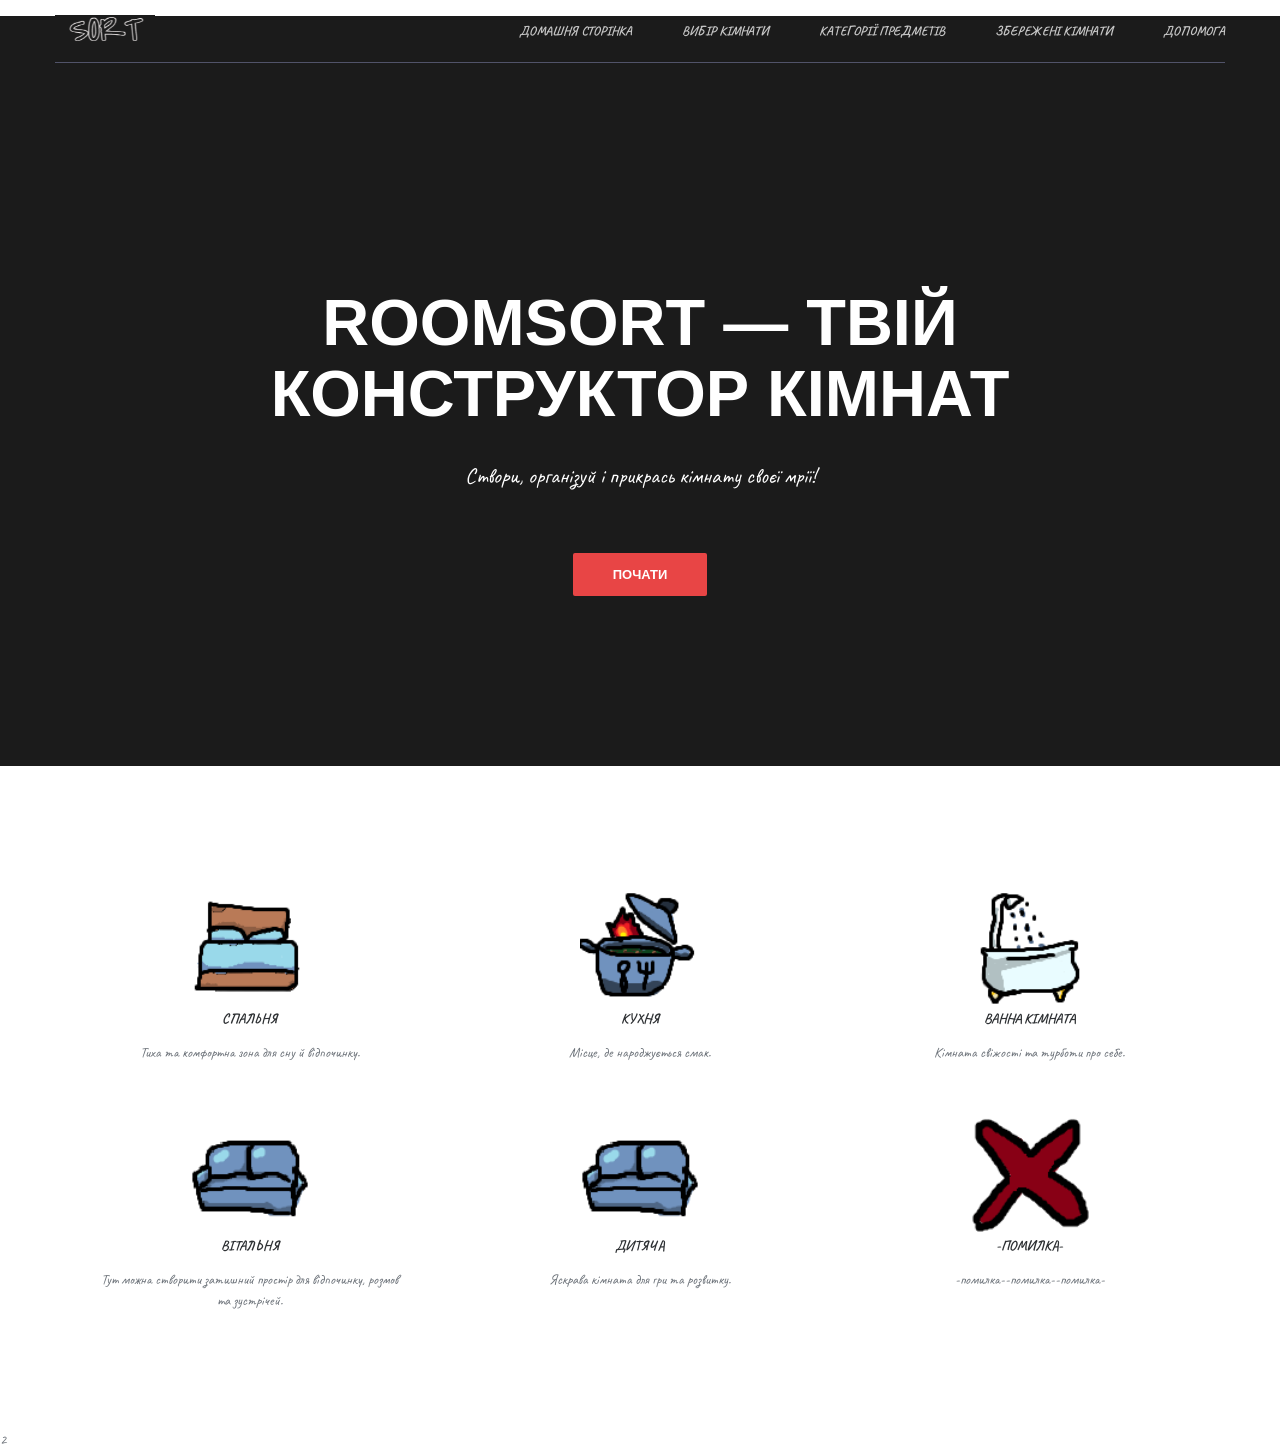
==== commit 48386cb3: "2" ====
--- a/index.html
+++ b/index.html
@@ -106,7 +106,7 @@
             </div>
         </div>
     </div>
-
+2
     <script src="js/script.js"></script>
 </body>
 </html>
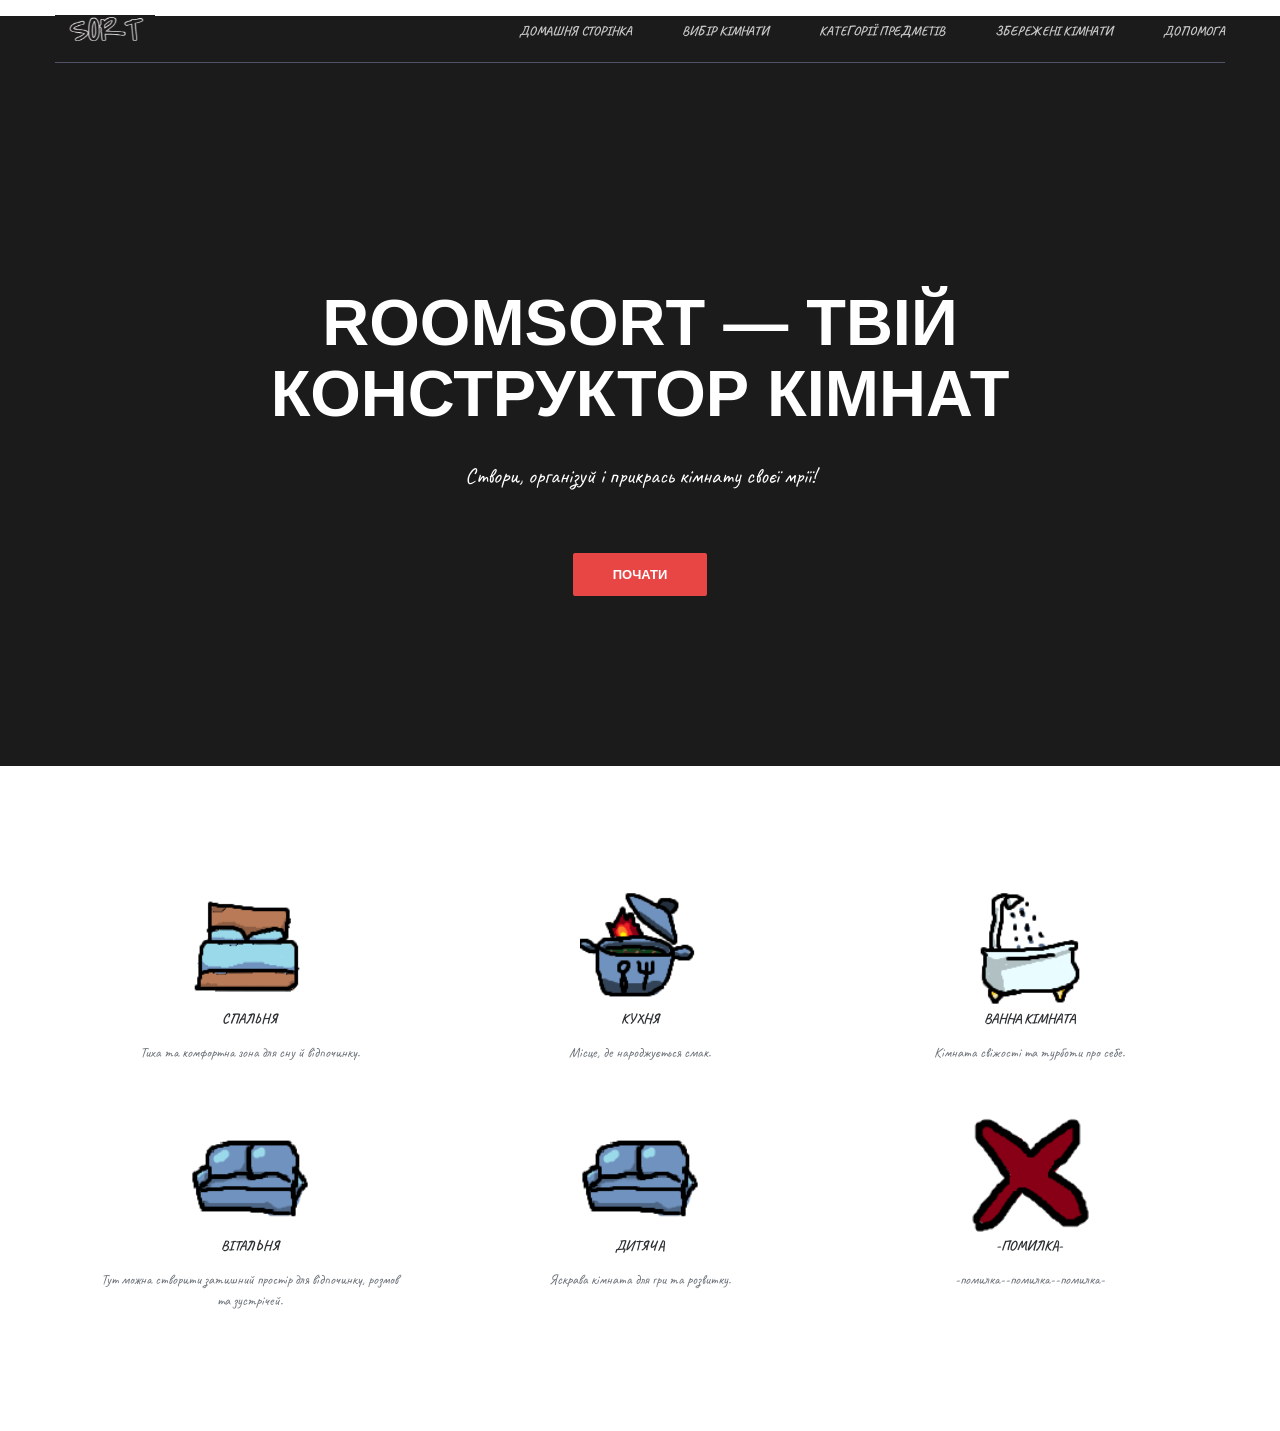
==== commit 12ca7513: "3" ====
--- a/index.html
+++ b/index.html
@@ -106,7 +106,7 @@
             </div>
         </div>
     </div>
-2
+
     <script src="js/script.js"></script>
 </body>
 </html>
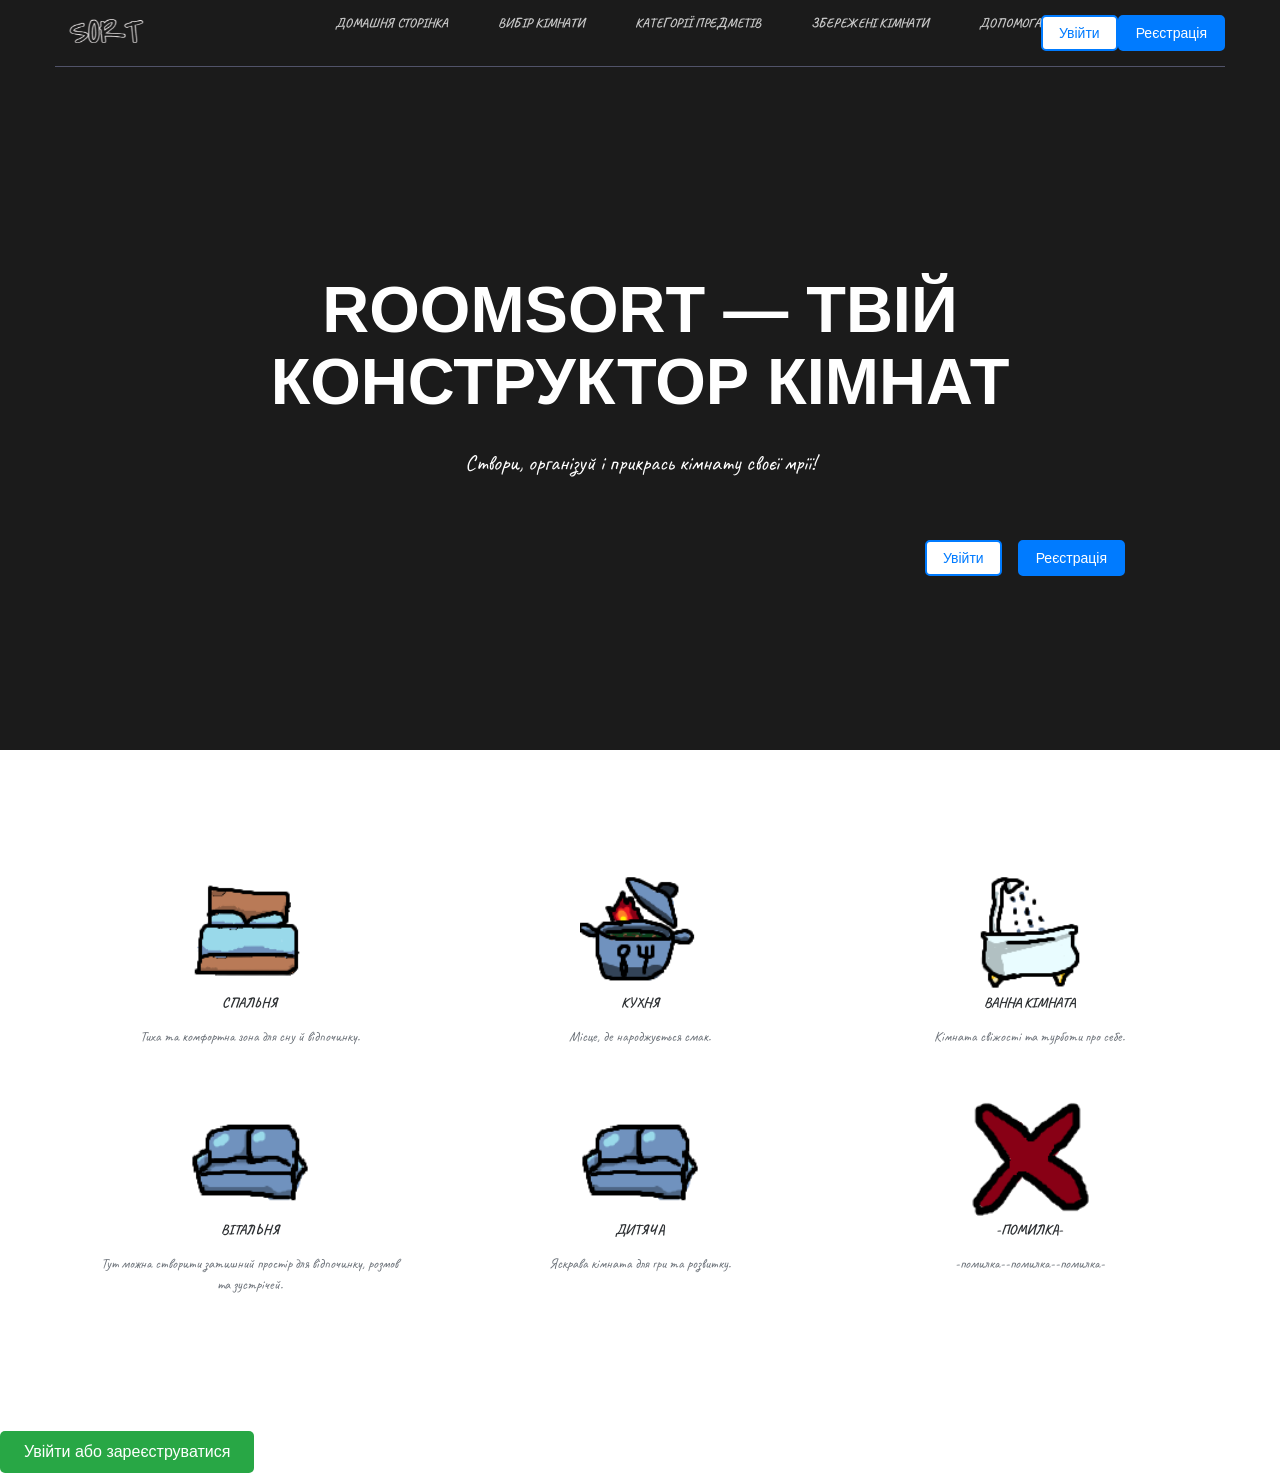
==== commit 22426e7e: "added a registration form and fixed bugs in the burger menu" ====
--- a/index.html
+++ b/index.html
@@ -12,7 +12,7 @@
 
 </head>
 <body>
-    <header class="header">
+    <header class="header ">
         <div class="container">
             <div class="header__linner">
                 <div class="header__logo">
@@ -25,33 +25,58 @@
                     <span class="burger__line"></span>
                 </div>
             <nav class="nav">
-               <a class="nav__link" href="#">Домашня сторінка</a>
-               <a class="nav__link" href="#">Вибір кімнати</a>
-               <a class="nav__link" href="#">Категорії предметів</a>
-               <a class="nav__link" href="#">Збережені кімнати</a>
-               <a class="nav__link" onclick="showPopup()" href="#">Допомога</a>
+                <a class="nav__link" href="#">Домашня сторінка</a>
+                <a class="nav__link" href="#">Вибір кімнати</a>
+                <a class="nav__link" href="#">Категорії предметів</a>
+                <a class="nav__link" href="#">Збережені кімнати</a>
+                <a class="nav__link" onclick="showPopup()" href="#">Допомога</a>
+                <!-- Додайте в навігацію -->
+                 <div class="user-menu" id="userMenu" style="display: none;">
+                    <div class="user-avatar" id="userAvatar">
+                        <img src="default-avatar.jpg" alt="Аватар" id="avatarImg">
+                        <span class="user-name" id="navUserName"></span>
+                    </div>
+                    <div class="user-dropdown" id="userDropdown">
+                        <a href="#" class="dropdown-item" onclick="openProfileModal()">Мій профіль</a>
+                        <a href="#" class="dropdown-item" onclick="openSavedRooms()">Збережені кімнати</a>
+                        <a href="#" class="dropdown-item" onclick="openSettings()">Налаштування</a>
+                        <div class="dropdown-divider"></div>
+                        <a href="#" class="dropdown-item logout" onclick="handleLogout()">Вийти</a>
+                    </div>
+                </div>
+
+                <!-- Кнопки входу/реєстрації (залишаються коли користувач не авторизований) -->
+                <div class="auth-buttons" id="authButtons">
+                    <button class="auth-btn" onclick="openAuthModal('login')">Увійти</button>
+                    <button class="auth-btn primary" onclick="openAuthModal('register')">Реєстрація</button>
+                </div>
             </nav>
-         </div>
-      </div>
+
+         </div>            
+
+      </div>            
    </header>
-
-                <nav class="nav" id="nav">
-                    <a class="nav__link" href="#">Домашня сторінка</a>
-                    <a class="nav__link" href="#">Вибір кімнати</a>
-                    <a class="nav__link" href="#">Категорії предметів</a>
-                    <a class="nav__link" href="#">Збережені кімнати</a>
-                    <a class="nav__link" href="#">Допомога</a>
-                </nav>
-            </div>
-        </div>
-    </header>
+        <div class=".burger-nav">
+             <nav class="nav burger-nav" id="nav">
+                <a class="nav__link" href="#">Домашня сторінка</a>
+                <a class="nav__link" href="#">Вибір кімнати</a>
+                <a class="nav__link" href="#">Категорії предметів</a>
+                <a class="nav__link" href="#">Збережені кімнати</a>
+                <a class="nav__link" href="#">Допомога</a>
+            </nav>
+        </div>
+           
 
     <div class="intro">
         <div class="container">
             <div class="intro__linner">
                 <h1 class="intro__title">RoomSort — твій конструктор кімнат</h1>
                 <h2 class="intro__subtitle">Створи, організуй і прикрась кімнату своєї мрії!</h2>
-                <a class="btn btn--red" href="#">Почати</a>
+                <!-- <a class="btn btn--red" href="#">Почати</a> -->
+                <div class="nav-buttons">
+                    <button class="auth-btn" id="loginBtn">Увійти</button>
+                    <button class="auth-btn primary" id="registerBtn">Реєстрація</button>
+                </div>
             </div>
         </div>
     </div>
@@ -107,6 +132,106 @@
         </div>
     </div>
 
+
+
+        <button class="open-auth-btn" id="openAuth">Увійти або зареєструватися</button>
+
+
+    <!-- Модальне вікно авторизації -->
+    <div class="modal-overlay" id="authModal">
+        <div class="modal">
+            <div class="modal-header">
+                <h2 id="modalTitle">Увійти в акаунт</h2>
+                <button class="close-btn" id="closeAuthModal">&times;</button>
+            </div>
+            
+            <div class="auth-tabs">
+                <button class="tab-btn active" data-tab="login">Вхід</button>
+                <button class="tab-btn" data-tab="register">Реєстрація</button>
+            </div>
+
+            <!-- Форма входу -->
+            <form class="auth-form active" id="loginForm">
+                <div class="form-group">
+                    <label for="loginEmail">Електронна пошта</label>
+                    <input type="email" id="loginEmail" name="email" required>
+                </div>
+                
+                <div class="form-group">
+                    <label for="loginPassword">Пароль</label>
+                    <input type="password" id="loginPassword" name="password" required>
+                    <div class="forgot-password">
+                        <a href="#" id="forgotPassword">Забули пароль?</a>
+                    </div>
+                </div>
+                
+                <button type="submit" class="submit-btn">Увійти</button>
+                
+                <div class="auth-divider">
+                    <span>або</span>
+                </div>
+                
+                <button type="button" class="social-btn google-btn">
+                    <span>Увійти через Google</span>
+                </button>
+            </form>
+
+            <!-- Форма реєстрації -->
+            <form class="auth-form" id="registerForm">
+                <div class="form-group">
+                    <label for="regUsername">Ім'я користувача</label>
+                    <input type="text" id="regUsername" name="username" required>
+                </div>
+                
+                <div class="form-group">
+                    <label for="regEmail">Електронна пошта</label>
+                    <input type="email" id="regEmail" name="email" required>
+                </div>
+                
+                <div class="form-group">
+                    <label for="regPassword">Пароль</label>
+                    <input type="password" id="regPassword" name="password" required>
+                </div>
+                
+                <div class="form-group">
+                    <label for="regConfirmPassword">Підтвердіть пароль</label>
+                    <input type="password" id="regConfirmPassword" name="confirmPassword" required>
+                </div>
+                
+                <div class="form-group checkbox-group">
+                    <input type="checkbox" id="terms" name="terms" required>
+                    <label for="terms">Я погоджуюсь з <a href="#">умовами використання</a></label>
+                </div>
+                
+                <button type="submit" class="submit-btn">Зареєструватися</button>
+            </form>
+
+            <!-- Форма відновлення пароля -->
+            <form class="auth-form" id="forgotPasswordForm">
+                <div class="form-group">
+                    <label for="resetEmail">Електронна пошта</label>
+                    <input type="email" id="resetEmail" name="email" required>
+                    <p class="form-hint">Ми надішлемо вам посилання для скидання пароля</p>
+                </div>
+                
+                <button type="submit" class="submit-btn">Надіслати посилання</button>
+                
+                <div class="back-to-login">
+                    <a href="#" id="backToLogin">← Повернутися до входу</a>
+                </div>
+            </form>
+        </div>
+    </div>
+
+    <!-- Інформація про користувача -->
+    <div class="user-info" id="userInfo" style="display: none;">
+        <div class="user-card">
+            <h3>Вітаємо, <span id="userName"></span>!</h3>
+            <p>Email: <span id="userEmail"></span></p>
+            <button class="logout-btn" id="logoutBtn">Вийти</button>
+        </div>
+    </div>
+    
     <script src="js/script.js"></script>
 </body>
 </html>
--- a/css/style.css
+++ b/css/style.css
@@ -12,6 +12,16 @@
    overflow: hidden;
 }
 
+html{
+   box-sizing: border-box
+}
+*, *::after, *::before{      
+   box-sizing: inherit;
+   margin:0;
+   padding: 0;
+}
+
+
 *,
 *:before,
 *:after {
@@ -30,6 +40,7 @@
    width: 100%;
    max-width: 1170px;
    margin: 0 auto;
+   
 }
 
 .header {
@@ -39,7 +50,10 @@
    top: 0;
    left: 0;
    z-index: 1000;
-}
+
+}
+
+
 
 .header__logo img {
    width: 100px;
@@ -53,13 +67,15 @@
    padding: 15px 0;
    border-bottom: 1px solid #515369;
 }
-
+/* burger munu */
 .nav {
    display: flex;
    font-size: 13px;
    font-weight: 700;
    text-transform: uppercase;
-}
+   background-color: #1b1b1b;
+}
+
 
 .nav__link {
    margin-left: 50px;
@@ -492,4 +508,524 @@
    .btn {
       padding: 10px 30px;
    }
+}
+
+/* Сховати бургер-меню на комп'ютерах */
+.burger-nav {
+    display: none;
+}
+
+/* Показати бургер-меню на телефонах */
+@media (max-width: 768px) {
+    .burger-nav {
+        display: block;
+    }
+}
+
+
+
+
+
+
+
+.nav-buttons {
+    display: flex;
+    justify-content: flex-end;
+    gap: 1rem;
+}
+
+.auth-btn {
+    padding: 8px 16px;
+    border: 2px solid #007bff;
+    background: white;
+    color: #007bff;
+    border-radius: 5px;
+    cursor: pointer;
+    font-size: 14px;
+    transition: all 0.3s;
+}
+
+.auth-btn.primary {
+    background: #007bff;
+    color: white;
+}
+
+.auth-btn:hover {
+    opacity: 0.9;
+    transform: translateY(-1px);
+}
+
+/* Основний контент */
+main {
+    padding: 2rem;
+    text-align: center;
+}
+
+.open-auth-btn {
+    background: #28a745;
+    color: white;
+    border: none;
+    padding: 12px 24px;
+    border-radius: 5px;
+    cursor: pointer;
+    font-size: 16px;
+    margin-top: 1rem;
+}
+
+/* Модальне вікно */
+.modal-overlay {
+    position: fixed;
+    top: 0;
+    left: 0;
+    width: 100%;
+    height: 100%;
+    background-color: rgba(0, 0, 0, 0.5);
+    display: none;
+    justify-content: center;
+    align-items: center;
+    z-index: 1000;
+}
+
+.modal {
+    background: white;
+    border-radius: 10px;
+    width: 90%;
+    max-width: 450px;
+    box-shadow: 0 5px 15px rgba(0, 0, 0, 0.3);
+    animation: modalAppear 0.3s ease-out;
+}
+
+@keyframes modalAppear {
+    from {
+        opacity: 0;
+        transform: translateY(-50px);
+    }
+    to {
+        opacity: 1;
+        transform: translateY(0);
+    }
+}
+
+.modal-header {
+    display: flex;
+    justify-content: space-between;
+    align-items: center;
+    padding: 20px;
+    border-bottom: 1px solid #eee;
+}
+
+.modal-header h2 {
+    margin: 0;
+    color: #333;
+    font-size: 1.5rem;
+}
+
+.close-btn {
+    background: none;
+    border: none;
+    font-size: 24px;
+    cursor: pointer;
+    color: #666;
+    padding: 0;
+    width: 30px;
+    height: 30px;
+    display: flex;
+    align-items: center;
+    justify-content: center;
+}
+
+.close-btn:hover {
+    color: #333;
+    background-color: #f5f5f5;
+    border-radius: 50%;
+}
+
+/* Таби */
+.auth-tabs {
+    display: flex;
+    border-bottom: 1px solid #eee;
+}
+
+.tab-btn {
+    flex: 1;
+    padding: 15px;
+    border: none;
+    background: none;
+    cursor: pointer;
+    font-size: 16px;
+    color: #666;
+    border-bottom: 3px solid transparent;
+    transition: all 0.3s;
+}
+
+.tab-btn.active {
+    color: #007bff;
+    border-bottom-color: #007bff;
+    font-weight: 500;
+}
+
+.tab-btn:hover {
+    background-color: #f8f9fa;
+}
+
+/* Форми */
+.auth-form {
+    display: none;
+    padding: 20px;
+}
+
+.auth-form.active {
+    display: block;
+}
+
+.form-group {
+    margin-bottom: 20px;
+    text-align: left;
+}
+
+.form-group label {
+    display: block;
+    margin-bottom: 5px;
+    color: #333;
+    font-weight: 500;
+    font-size: 14px;
+}
+
+.form-group input[type="text"],
+.form-group input[type="email"],
+.form-group input[type="password"] {
+    width: 100%;
+    padding: 12px;
+    border: 1px solid #ddd;
+    border-radius: 5px;
+    font-size: 16px;
+    box-sizing: border-box;
+    transition: border-color 0.3s;
+}
+
+.form-group input:focus {
+    outline: none;
+    border-color: #007bff;
+    box-shadow: 0 0 0 2px rgba(0, 123, 255, 0.25);
+}
+
+.form-hint {
+    font-size: 12px;
+    color: #666;
+    margin-top: 5px;
+}
+
+/* Забули пароль */
+.forgot-password {
+    text-align: right;
+    margin-top: 5px;
+}
+
+.forgot-password a {
+    color: #007bff;
+    text-decoration: none;
+    font-size: 14px;
+}
+
+.forgot-password a:hover {
+    text-decoration: underline;
+}
+
+/* Чекбокс */
+.checkbox-group {
+    display: flex;
+    align-items: flex-start;
+    gap: 10px;
+}
+
+.checkbox-group input[type="checkbox"] {
+    width: auto;
+    margin-top: 3px;
+}
+
+.checkbox-group label {
+    margin: 0;
+    font-weight: normal;
+    font-size: 14px;
+}
+
+.checkbox-group a {
+    color: #007bff;
+    text-decoration: none;
+}
+
+.checkbox-group a:hover {
+    text-decoration: underline;
+}
+
+/* Кнопки */
+.submit-btn {
+    width: 100%;
+    background-color: #007bff;
+    color: white;
+    border: none;
+    padding: 12px;
+    border-radius: 5px;
+    font-size: 16px;
+    cursor: pointer;
+    transition: background-color 0.3s;
+    margin-bottom: 15px;
+}
+
+.submit-btn:hover {
+    background-color: #0056b3;
+}
+
+/* Роздільник */
+.auth-divider {
+    text-align: center;
+    margin: 20px 0;
+    position: relative;
+}
+
+.auth-divider::before {
+    content: '';
+    position: absolute;
+    top: 50%;
+    left: 0;
+    right: 0;
+    height: 1px;
+    background: #eee;
+}
+
+.auth-divider span {
+    background: white;
+    padding: 0 15px;
+    color: #666;
+    font-size: 14px;
+}
+
+/* Соціальні кнопки */
+.social-btn {
+    width: 100%;
+    padding: 12px;
+    border: 1px solid #ddd;
+    border-radius: 5px;
+    background: white;
+    cursor: pointer;
+    font-size: 14px;
+    transition: background-color 0.3s;
+}
+
+.social-btn:hover {
+    background-color: #f8f9fa;
+}
+
+.google-btn {
+    color: #333;
+}
+
+/* Назад до входу */
+.back-to-login {
+    text-align: center;
+    margin-top: 15px;
+}
+
+.back-to-login a {
+    color: #007bff;
+    text-decoration: none;
+    font-size: 14px;
+}
+
+.back-to-login a:hover {
+    text-decoration: underline;
+}
+
+/* Інформація про користувача */
+.user-info {
+    position: fixed;
+    top: 80px;
+    right: 20px;
+    background: white;
+    padding: 20px;
+    border-radius: 10px;
+    box-shadow: 0 5px 15px rgba(0,0,0,0.1);
+    z-index: 999;
+}
+
+.user-card h3 {
+    margin-bottom: 10px;
+    color: #333;
+}
+
+.user-card p {
+    margin-bottom: 15px;
+    color: #666;
+}
+
+.logout-btn {
+    background: #dc3545;
+    color: white;
+    border: none;
+    padding: 8px 16px;
+    border-radius: 5px;
+    cursor: pointer;
+    font-size: 14px;
+}
+
+.logout-btn:hover {
+    background: #c82333;
+}
+
+/* Адаптивність */
+@media (max-width: 768px) {
+    .modal {
+        width: 95%;
+        margin: 20px;
+    }
+    
+    .modal-header,
+    .auth-form {
+        padding: 15px;
+    }
+    
+    .nav-buttons {
+        justify-content: center;
+    }
+    
+    .user-info {
+        position: static;
+        margin: 20px;
+    }
+}
+
+/* Повідомлення про помилки */
+.error-message {
+    color: #dc3545;
+    font-size: 12px;
+    margin-top: 5px;
+    display: none;
+}
+
+.success-message {
+    color: #28a745;
+    font-size: 14px;
+    margin-top: 10px;
+    text-align: center;
+}
+
+.profile-modal {
+    max-width: 600px;
+}
+
+.profile-content {
+    padding: 20px;
+}
+
+.profile-header {
+    display: flex;
+    gap: 20px;
+    align-items: flex-start;
+    margin-bottom: 30px;
+}
+
+.avatar-section {
+    text-align: center;
+}
+
+.avatar-preview {
+    width: 100px;
+    height: 100px;
+    border-radius: 50%;
+    overflow: hidden;
+    margin-bottom: 10px;
+    border: 3px solid #007bff;
+}
+
+.avatar-preview img {
+    width: 100%;
+    height: 100%;
+    object-fit: cover;
+}
+
+.change-avatar-btn {
+    background: none;
+    border: 1px solid #ddd;
+    padding: 5px 10px;
+    border-radius: 15px;
+    font-size: 12px;
+    cursor: pointer;
+    color: #666;
+}
+
+.change-avatar-btn:hover {
+    background-color: #f5f5f5;
+}
+
+.profile-info h3 {
+    margin: 0 0 5px 0;
+    font-size: 24px;
+    color: #333;
+}
+
+.user-email {
+    color: #666;
+    margin: 0 0 10px 0;
+}
+
+.member-since {
+    color: #888;
+    font-size: 14px;
+    margin: 0;
+}
+
+.profile-stats {
+    display: flex;
+    justify-content: space-around;
+    background: #f8f9fa;
+    padding: 20px;
+    border-radius: 10px;
+    margin-bottom: 20px;
+}
+
+.stat-item {
+    text-align: center;
+}
+
+.stat-number {
+    display: block;
+    font-size: 24px;
+    font-weight: bold;
+    color: #007bff;
+}
+
+.stat-label {
+    font-size: 14px;
+    color: #666;
+}
+
+.profile-actions {
+    display: flex;
+    gap: 10px;
+    flex-wrap: wrap;
+}
+
+.action-btn {
+    flex: 1;
+    min-width: 120px;
+    padding: 10px;
+    border: 1px solid #ddd;
+    border-radius: 5px;
+    background: white;
+    cursor: pointer;
+    transition: all 0.3s;
+}
+
+.action-btn.primary {
+    background: #007bff;
+    color: white;
+    border-color: #007bff;
+}
+
+.action-btn:hover {
+    background: #f8f9fa;
+}
+
+.action-btn.primary:hover {
+    background: #0056b3;
 }
